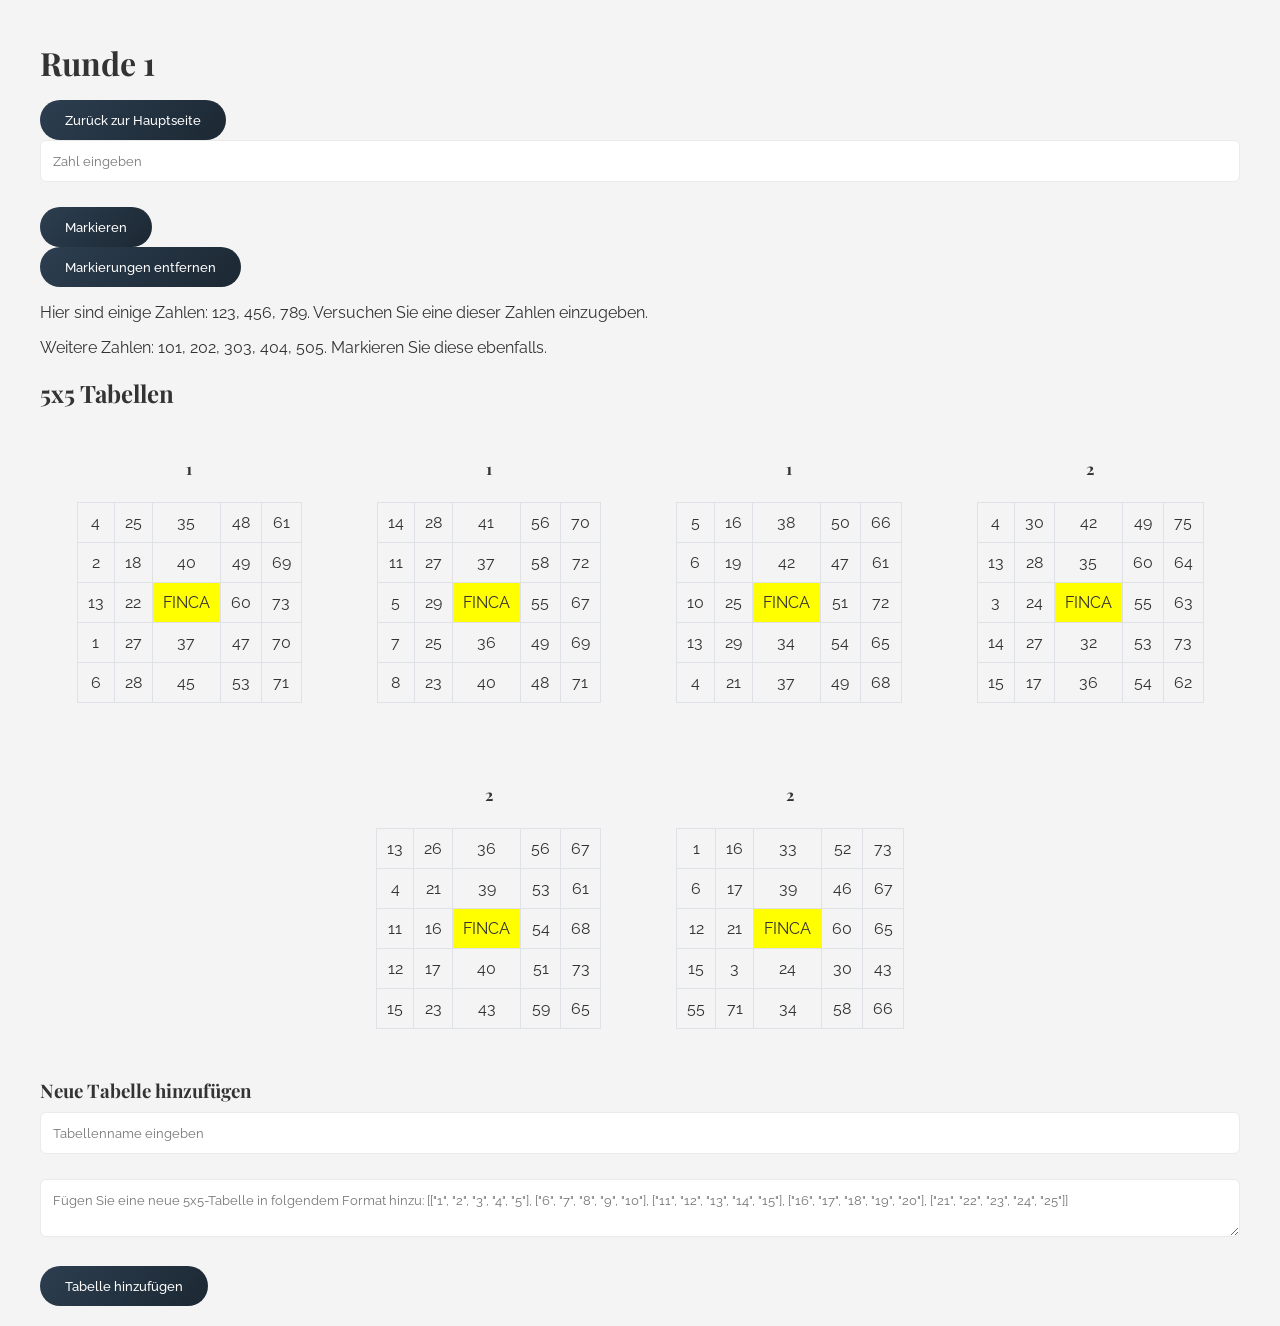
==== round1.html @ 2a6908df "Add files via upload" ====
<!DOCTYPE html>
<html lang="de">
<head>
    <meta charset="UTF-8">
    <meta name="viewport" content="width=device-width, initial-scale=1.0">
    <title>Runde 1</title>
    <link rel="stylesheet" href="styles.css">
</head>
<body>
    <div class="container mt-5">
        <h1 class="mb-4">Runde 1</h1>
        <button class="btn btn-secondary mb-4" onclick="goBack()">Zurück zur Hauptseite</button>
        <div class="input-group mb-3">
            <input type="text" id="numberInput" class="form-control" placeholder="Zahl eingeben">
            <div class="input-group-append">
                <button class="btn btn-primary" onclick="highlightNumbers()">Markieren</button>
            </div>
        </div>
        <button class="btn btn-secondary mb-4" onclick="removeHighlights()">Markierungen entfernen</button>

        <div id="content" class="mb-4">
            <p>Hier sind einige Zahlen: 123, 456, 789. Versuchen Sie eine dieser Zahlen einzugeben.</p>
            <p>Weitere Zahlen: 101, 202, 303, 404, 505. Markieren Sie diese ebenfalls.</p>
        </div>

        <h2 class="mb-4">5x5 Tabellen</h2>
    
        <div id="tablesContainer" class="d-flex flex-wrap">
            <!-- Initiale Tabellen -->

            <div class="table-container initial-table">
                <h4>1</h4>
                <table class="table table-bordered table-striped">
                    <tr>
                        <td>4</td>
                        <td>25</td>
                        <td>35</td>
                        <td>48</td>
                        <td>61</td>
                    </tr>
                    <tr>
                        <td>2</td>
                        <td>18</td>
                        <td>40</td>
                        <td>49</td>
                        <td>69</td>
                    </tr>
                    <tr>
                        <td>13</td>
                        <td>22</td>
                        <td class="highlight">FINCA</td>
                        <td>60</td>
                        <td>73</td>
                    </tr>
                    <tr>
                        <td>1</td>
                        <td>27</td>
                        <td>37</td>
                        <td>47</td>
                        <td>70</td>
                    </tr>
                    <tr>
                        <td>6</td>
                        <td>28</td>
                        <td>45</td>
                        <td>53</td>
                        <td>71</td>
                    </tr>
                </table>
            </div>
            <div class="table-container initial-table">
                <h4>1</h4>
                <table class="table table-bordered table-striped">
                    <tr>
                        <td>14</td>
                        <td>28</td>
                        <td>41</td>
                        <td>56</td>
                        <td>70</td>
                    </tr>
                    <tr>
                        <td>11</td>
                        <td>27</td>
                        <td>37</td>
                        <td>58</td>
                        <td>72</td>
                    </tr>
                    <tr>
                        <td>5</td>
                        <td>29</td>
                        <td class="highlight">FINCA</td>
                        <td>55</td>
                        <td>67</td>
                    </tr>
                    <tr>
                        <td>7</td>
                        <td>25</td>
                        <td>36</td>
                        <td>49</td>
                        <td>69</td>
                    </tr>
                    <tr>
                        <td>8</td>
                        <td>23</td>
                        <td>40</td>
                        <td>48</td>
                        <td>71</td>
                    </tr>
                </table>
            </div>
            <div class="table-container initial-table">
                <h4>1</h4>
                <table class="table table-bordered table-striped">
                    <tr>
                        <td>5</td>
                        <td>16</td>
                        <td>38</td>
                        <td>50</td>
                        <td>66</td>
                    </tr>
                    <tr>
                        <td>6</td>
                        <td>19</td>
                        <td>42</td>
                        <td>47</td>
                        <td>61</td>
                    </tr>
                    <tr>
                        <td>10</td>
                        <td>25</td>
                        <td class="highlight">FINCA</td>
                        <td>51</td>
                        <td>72</td>
                    </tr>
                    <tr>
                        <td>13</td>
                        <td>29</td>
                        <td>34</td>
                        <td>54</td>
                        <td>65</td>
                    </tr>
                    <tr>
                        <td>4</td>
                        <td>21</td>
                        <td>37</td>
                        <td>49</td>
                        <td>68</td>
                    </tr>
                </table>
            </div>
            <div class="table-container initial-table">
    <h4>2</h4>
    <table class="table table-bordered table-striped">
        <tr><td>4</td><td>30</td><td>42</td><td>49</td><td>75</td></tr>
        <tr><td>13</td><td>28</td><td>35</td><td>60</td><td>64</td></tr>
        <tr><td>3</td><td>24</td><td class="highlight">FINCA</td><td>55</td><td>63</td></tr>
        <tr><td>14</td><td>27</td><td>32</td><td>53</td><td>73</td></tr>
        <tr><td>15</td><td>17</td><td>36</td><td>54</td><td>62</td></tr>
    </table>
</div>
            <div class="table-container initial-table">
                <h4>2</h4>
                <table class="table table-bordered table-striped">
                    <tr>
                        <td>13</td>
                        <td>26</td>
                        <td>36</td>
                        <td>56</td>
                        <td>67</td>
                    </tr>
                    <tr>
                        <td>4</td>
                        <td>21</td>
                        <td>39</td>
                        <td>53</td>
                        <td>61</td>
                    </tr>
                    <tr>
                        <td>11</td>
                        <td>16</td>
                        <td class="highlight">FINCA</td>
                        <td>54</td>
                        <td>68</td>
                    </tr>
                    <tr>
                        <td>12</td>
                        <td>17</td>
                        <td>40</td>
                        <td>51</td>
                        <td>73</td>
                    </tr>
                    <tr>
                        <td>15</td>
                        <td>23</td>
                        <td>43</td>
                        <td>59</td>
                        <td>65</td>
                    </tr>
                </table>
            </div>
            <div class="table-container initial-table">
                <h4>2</h4>
                <table class="table table-bordered table-striped">
                    <tr>
                        <td>1</td>
                        <td>16</td>
                        <td>33</td>
                        <td>52</td>
                        <td>73</td>
                    </tr>
                    <tr>
                        <td>6</td>
                        <td>17</td>
                        <td>39</td>
                        <td>46</td>
                        <td>67</td>
                    </tr>
                    <tr>
                        <td>12</td>
                        <td>21</td>
                        <td class="highlight">FINCA</td>
                        <td>60</td>
                        <td>65</td>
                    </tr>
                    <tr>
                        <td>15</td>
                        <td>3</td>
                        <td>24</td>
                        <td>30</td>
                        <td>43</td>
                    </tr>
                    <tr>
                        <td>55</td>
                        <td>71</td>
                        <td>34</td>
                        <td>58</td>
                        <td>66</td>
                    </tr>
                </table>
            </div>
        </div>

        
        <h3 class="mb-3">Neue Tabelle hinzufügen</h3>
        <input type="text" id="newTableName" class="form-control mb-3" placeholder="Tabellenname eingeben">
        <textarea id="newTableData" class="form-control mb-3" placeholder='Fügen Sie eine neue 5x5-Tabelle in folgendem Format hinzu: [["1", "2", "3", "4", "5"], ["6", "7", "8", "9", "10"], ["11", "12", "13", "14", "15"], ["16", "17", "18", "19", "20"], ["21", "22", "23", "24", "25"]]'></textarea>
        <button class="btn btn-success" onclick="addNewTable()">Tabelle hinzufügen</button>
    </div>

    <script>
const roundKey = 'tables_round1'; // Change this key for each round page
const highlightsKey = 'highlights_round1'; // Key for storing highlights

document.addEventListener('DOMContentLoaded', () => {
    // Initiale Daten
  
    
    // Lade gespeicherte Tabellen oder verwende initiale Daten
    const storedData = JSON.parse(localStorage.getItem(roundKey)) || initialData;

    // Fülle die Tabelle mit den gespeicherten Daten
    storedData.forEach((tableData, index) => {
        addTableToDOM(tableData.card, tableData.name, index);
    });

    // Event-Listener für Enter-Taste hinzufügen
    document.getElementById('numberInput').addEventListener('keydown', function(event) {
        if (event.key === 'Enter') {
            highlightNumbers();
        }
    });

    // Restore highlights from local storage
    restoreHighlights();
});

function highlightNumbers() {
    // Hole die eingegebene Zahl
    const inputElement = document.getElementById('numberInput');
    const input = inputElement.value.trim();

    if (input) {
        // Finde und markiere alle Vorkommen der Zahl im Textbereich
        const content = document.getElementById('content');
        const regex = new RegExp(`\\b${input}\\b`, 'g');

        content.innerHTML = content.innerHTML.replace(regex, '<span class="highlight">$&</span>');

        // Markiere Zahlen in allen Tabellen
        const cells = document.querySelectorAll('#tablesContainer td');
        cells.forEach(cell => {
            if (cell.textContent === input) {
                cell.classList.add('highlight');
            }
        });

        // Speichere hervorgehobene Zahlen
        saveHighlightedNumber(input);

        // Leere das Eingabefeld
        inputElement.value = '';
    }
}

function removeHighlights() {
    const content = document.getElementById('content');
    content.innerHTML = content.innerHTML.replace(/<span class="highlight">([^<]*)<\/span>/g, '$1');

    // Entferne Hervorhebungen aus allen Tabellen
    const cells = document.querySelectorAll('#tablesContainer td');
    cells.forEach(cell => {
        cell.classList.remove('highlight');
    });

    // Leere hervorgehobene Zahlen aus dem lokalen Speicher
    localStorage.removeItem(highlightsKey);
}

function addNewTable() {
    const newTableName = document.getElementById('newTableName').value.trim();
    const newTableData = document.getElementById('newTableData').value.trim();
    
    if (newTableName && newTableData) {
        try {
            let tableArray;
            if (newTableData.startsWith('[')) {
                // Parse as JSON
                tableArray = JSON.parse(newTableData);
            } else {
                // Parse as space-separated values
                tableArray = newTableData.split('\n').map(row => row.trim().split(/\s+/));
            }

            if (tableArray.length === 5 && tableArray.every(row => row.length === 5)) {
                const storedData = JSON.parse(localStorage.getItem(roundKey)) || [];
                storedData.push({ card: tableArray, round_number: storedData.length + 1, page_number: 1, name: newTableName });
                localStorage.setItem(roundKey, JSON.stringify(storedData));
                addTableToDOM(tableArray, newTableName, storedData.length - 1);
                document.getElementById('newTableName').value = '';
                document.getElementById('newTableData').value = '';
            } else {
                alert('Die Tabelle muss 5x5 sein.');
            }
        } catch (e) {
            alert('Ungültiges Format. Bitte geben Sie eine gültige 5x5-Tabelle im JSON-Format oder als Leerzeichen-getrennte Werte ein.');
        }
    } else {
        alert('Bitte geben Sie einen Tabellennamen und Daten ein.');
    }
}

function addTableToDOM(tableData, tableName, index) {
    const tablesContainer = document.getElementById('tablesContainer');
    const tableContainer = document.createElement('div');
    tableContainer.classList.add('table-container');
    tableContainer.id = `table-container-${index}`;

    if (tableName) {
        const tableNameElement = document.createElement('h4');
        tableNameElement.textContent = tableName;
        tableContainer.appendChild(tableNameElement);
    }

    const table = document.createElement('table');
    table.id = `table-${index}`;
    table.classList.add('table', 'table-bordered', 'table-striped');
    
    tableData.forEach((row, rowIndex) => {
        let tr = document.createElement('tr');
        row.forEach((cell, colIndex) => {
            let td = document.createElement('td');
            td.textContent = cell;
            if (rowIndex === 2 && colIndex === 2) { // Middle cell
                td.classList.add('highlight');
            }
            tr.appendChild(td);
        });
        table.appendChild(tr);
    });

    const deleteButton = document.createElement('button');
    deleteButton.textContent = 'Löschen';
    deleteButton.classList.add('btn', 'btn-danger', 'delete-btn');
    deleteButton.onclick = () => {
        deleteTable(index);
    };

    tableContainer.appendChild(table);
    tableContainer.appendChild(deleteButton);
    tablesContainer.appendChild(tableContainer);
}

function deleteTable(index) {
    // Entferne die Tabelle aus dem DOM
    const tableContainer = document.getElementById(`table-container-${index}`);
    if (tableContainer) {
        tableContainer.remove();
    }

    // Aktualisiere die gespeicherten Daten
    let storedData = JSON.parse(localStorage.getItem(roundKey));
    storedData.splice(index, 1);
    localStorage.setItem(roundKey, JSON.stringify(storedData));

  // Entferne alle dynamisch hinzugefügten Tabellen aus dem DOM
    const tablesContainer = document.getElementById('tablesContainer');
    tablesContainer.querySelectorAll('.table-container:not(.initial-table)').forEach(node => node.remove());

    // Füge alle verbleibenden Tabellen wieder zum DOM hinzu
    storedData.forEach((tableData, newIndex) => {
        addTableToDOM(tableData.card, tableData.name, newIndex);
    });
}

function saveHighlightedNumber(number) {
    let highlightedNumbers = JSON.parse(localStorage.getItem(highlightsKey)) || [];
    if (!highlightedNumbers.includes(number)) {
        highlightedNumbers.push(number);
        localStorage.setItem(highlightsKey, JSON.stringify(highlightedNumbers));
    }
}

function restoreHighlights() {
    const highlightedNumbers = JSON.parse(localStorage.getItem(highlightsKey)) || [];
    highlightedNumbers.forEach(number => {
        const regex = new RegExp(`\\b${number}\\b`, 'g');

        // Finde und markiere alle Vorkommen der Zahl im Textbereich
        const content = document.getElementById('content');
        content.innerHTML = content.innerHTML.replace(regex, '<span class="highlight">$&</span>');

        // Markiere Zahlen in allen Tabellen
        const cells = document.querySelectorAll('#tablesContainer td');
        cells.forEach(cell => {
            if (cell.textContent === number) {
                cell.classList.add('highlight');
            }
        });
    });

    // Markiere mittlere Zelle in jeder Tabelle
    const tables = document.querySelectorAll('table');
    tables.forEach(table => {
        const middleCell = table.rows[2].cells[2];
        middleCell.classList.add('highlight');
    });
}

function goBack() {
    window.location.href = 'index.html';
}


    </script>
</body>
</html>
---- styles.css ----
@import url('https://fonts.googleapis.com/css2?family=Playfair+Display:wght@700&family=Raleway:wght@400;500&display=swap');

body {
    font-family: 'Raleway', sans-serif;
    background-color: #f4f4f4; /* Slightly more elegant light background color */
    color: #333; /* Dark, rich text color */
    margin: 0;
    padding: 0;
}
h1, h2, h3, h4, h5, h6 {
    font-family: 'Playfair Display', serif;
    color: #333; /* Richer dark color for headings */
    margin-bottom: 0.5em;
}
.container {
    max-width: 1200px;
    margin: auto;
    padding: 20px;
}
button, .button {
    font-family: 'Raleway', sans-serif;
    font-weight: 500;
    background: linear-gradient(135deg, #2c3e50, #1c2833); /* Gradient for button */
    color: #fff;
    border: none;
    padding: 12px 25px;
    border-radius: 30px; /* More rounded buttons */
    cursor: pointer;
    transition: background-color 0.3s ease, transform 0.3s ease;
}
button:hover, .button:hover {
    background: linear-gradient(135deg, #34495e, #2c3e50); /* Slightly lighter gradient on hover */
    transform: translateY(-2px); /* Slight lift effect */
}
a {
    color: #2c3e50;
    text-decoration: none;
    transition: color 0.3s ease;
}
a:hover {
    color: #e74c3c; /* Rich, luxurious accent color */
}
.card {
    background-color: #fff;
    border: 1px solid #eaeaea;
    border-radius: 12px; /* More rounded corners */
    padding: 25px;
    box-shadow: 0 6px 12px rgba(0, 0, 0, 0.1); /* Deeper shadow for a more premium feel */
    margin-bottom: 25px;
}
.navbar {
    background-color: #2c3e50;
    padding: 15px;
    box-shadow: 0 4px 8px rgba(0, 0, 0, 0.1); /* Subtle shadow for navbar */
}
.navbar a {
    color: #fff;
    margin: 0 20px;
    font-weight: 500;
    transition: color 0.3s ease;
}
.navbar a:hover {
    color: #e74c3c;
}
table {
    border-collapse: collapse;
    margin: 15px;
    width: auto; /* Adjusted to auto for better spacing */
}
table, th, td {
    border: 1px solid #dee2e6;
    padding: 10px; /* More padding for better spacing */
    text-align: center;
}
input, textarea {
    font-family: 'Raleway', sans-serif;
    border: 1px solid #eaeaea;
    border-radius: 6px; /* Slightly more rounded corners */
    padding: 12px;
    width: 100%;
    box-sizing: border-box;
    margin-bottom: 25px;
    transition: border-color 0.3s ease;
}
input:focus, textarea:focus {
    border-color: #2c3e50; /* Border color on focus for elegance */
    outline: none;
}
.table-container {
    display: flex;
    flex-direction: column;
    align-items: center;
    margin: 15px;
}
#tablesContainer {
    display: flex;
    flex-wrap: wrap;
    justify-content: center;
    gap: 15px; /* Adding gap for better spacing */
}
.delete-btn {
    margin-top: 10px;
    padding: 8px 15px; /* Larger padding for delete button */
    background-color: #e74c3c; /* Red background for delete button */
    color: #fff;
    border: none;
    border-radius: 5px;
    cursor: pointer;
    transition: background-color 0.3s ease;
}
.delete-btn:hover {
    background-color: #c0392b; /* Darker red on hover */
}
.highlight {
    background-color: yellow;
}
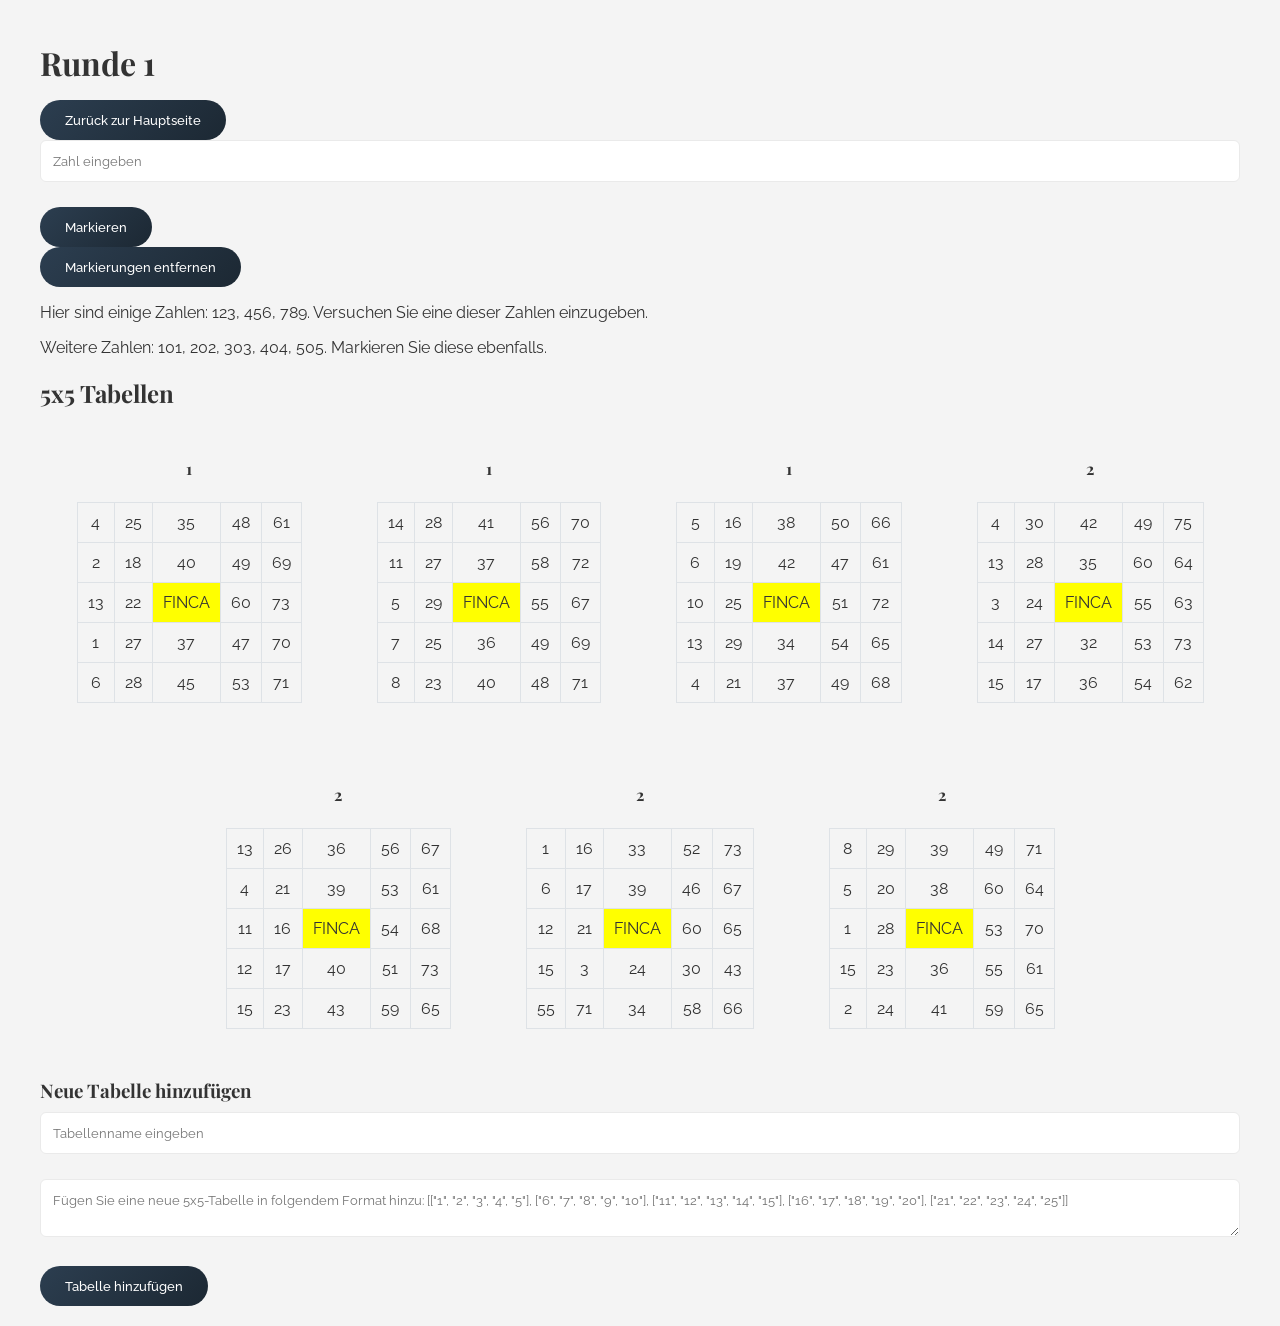
==== commit c0dd4fb7: "Update round1.html" ====
--- a/round1.html
+++ b/round1.html
@@ -238,6 +238,46 @@
                     </tr>
                 </table>
             </div>
+            <div class="table-container initial-table">
+    <h4>2</h4>
+    <table class="table table-bordered table-striped">
+        <tr>
+            <td>8</td>
+            <td>29</td>
+            <td>39</td>
+            <td>49</td>
+            <td>71</td>
+        </tr>
+        <tr>
+            <td>5</td>
+            <td>20</td>
+            <td>38</td>
+            <td>60</td>
+            <td>64</td>
+        </tr>
+        <tr>
+            <td>1</td>
+            <td>28</td>
+            <td class="highlight">FINCA</td>
+            <td>53</td>
+            <td>70</td>
+        </tr>
+        <tr>
+            <td>15</td>
+            <td>23</td>
+            <td>36</td>
+            <td>55</td>
+            <td>61</td>
+        </tr>
+        <tr>
+            <td>2</td>
+            <td>24</td>
+            <td>41</td>
+            <td>59</td>
+            <td>65</td>
+        </tr>
+    </table>
+</div>
         </div>
 
         
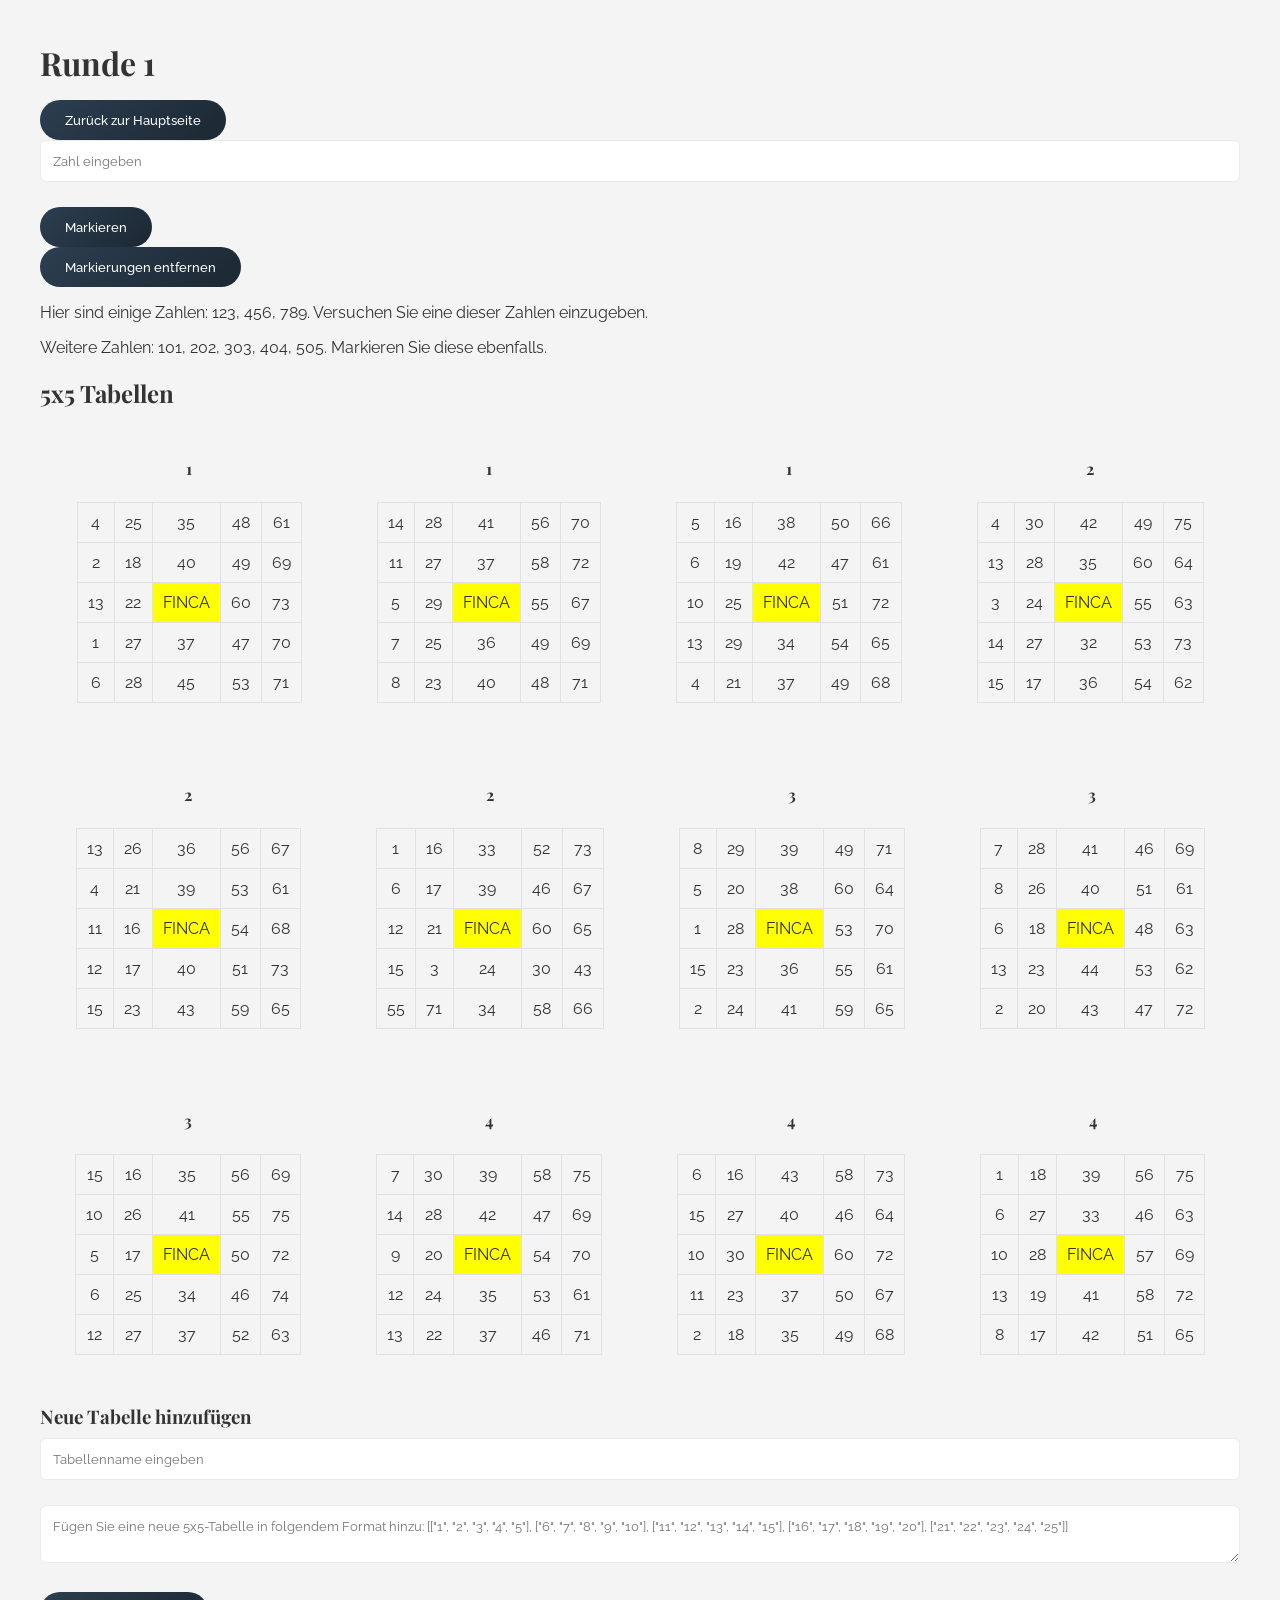
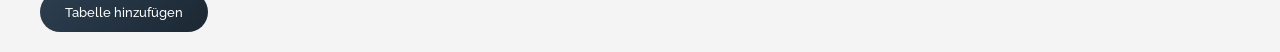
==== commit b24e7789: "Update round1.html" ====
--- a/round1.html
+++ b/round1.html
@@ -1,11 +1,13 @@
 <!DOCTYPE html>
 <html lang="de">
+
 <head>
     <meta charset="UTF-8">
     <meta name="viewport" content="width=device-width, initial-scale=1.0">
     <title>Runde 1</title>
     <link rel="stylesheet" href="styles.css">
 </head>
+
 <body>
     <div class="container mt-5">
         <h1 class="mb-4">Runde 1</h1>
@@ -24,7 +26,7 @@
         </div>
 
         <h2 class="mb-4">5x5 Tabellen</h2>
-    
+
         <div id="tablesContainer" class="d-flex flex-wrap">
             <!-- Initiale Tabellen -->
 
@@ -149,15 +151,45 @@
                 </table>
             </div>
             <div class="table-container initial-table">
-    <h4>2</h4>
-    <table class="table table-bordered table-striped">
-        <tr><td>4</td><td>30</td><td>42</td><td>49</td><td>75</td></tr>
-        <tr><td>13</td><td>28</td><td>35</td><td>60</td><td>64</td></tr>
-        <tr><td>3</td><td>24</td><td class="highlight">FINCA</td><td>55</td><td>63</td></tr>
-        <tr><td>14</td><td>27</td><td>32</td><td>53</td><td>73</td></tr>
-        <tr><td>15</td><td>17</td><td>36</td><td>54</td><td>62</td></tr>
-    </table>
-</div>
+                <h4>2</h4>
+                <table class="table table-bordered table-striped">
+                    <tr>
+                        <td>4</td>
+                        <td>30</td>
+                        <td>42</td>
+                        <td>49</td>
+                        <td>75</td>
+                    </tr>
+                    <tr>
+                        <td>13</td>
+                        <td>28</td>
+                        <td>35</td>
+                        <td>60</td>
+                        <td>64</td>
+                    </tr>
+                    <tr>
+                        <td>3</td>
+                        <td>24</td>
+                        <td class="highlight">FINCA</td>
+                        <td>55</td>
+                        <td>63</td>
+                    </tr>
+                    <tr>
+                        <td>14</td>
+                        <td>27</td>
+                        <td>32</td>
+                        <td>53</td>
+                        <td>73</td>
+                    </tr>
+                    <tr>
+                        <td>15</td>
+                        <td>17</td>
+                        <td>36</td>
+                        <td>54</td>
+                        <td>62</td>
+                    </tr>
+                </table>
+            </div>
             <div class="table-container initial-table">
                 <h4>2</h4>
                 <table class="table table-bordered table-striped">
@@ -239,48 +271,256 @@
                 </table>
             </div>
             <div class="table-container initial-table">
-    <h4>2</h4>
+                <h4>3</h4>
+                <table class="table table-bordered table-striped">
+                    <tr>
+                        <td>8</td>
+                        <td>29</td>
+                        <td>39</td>
+                        <td>49</td>
+                        <td>71</td>
+                    </tr>
+                    <tr>
+                        <td>5</td>
+                        <td>20</td>
+                        <td>38</td>
+                        <td>60</td>
+                        <td>64</td>
+                    </tr>
+                    <tr>
+                        <td>1</td>
+                        <td>28</td>
+                        <td class="highlight">FINCA</td>
+                        <td>53</td>
+                        <td>70</td>
+                    </tr>
+                    <tr>
+                        <td>15</td>
+                        <td>23</td>
+                        <td>36</td>
+                        <td>55</td>
+                        <td>61</td>
+                    </tr>
+                    <tr>
+                        <td>2</td>
+                        <td>24</td>
+                        <td>41</td>
+                        <td>59</td>
+                        <td>65</td>
+                    </tr>
+                </table>
+            </div>
+            <div class="table-container initial-table">
+    <h4>3</h4>
     <table class="table table-bordered table-striped">
         <tr>
+            <td>7</td>
+            <td>28</td>
+            <td>41</td>
+            <td>46</td>
+            <td>69</td>
+        </tr>
+        <tr>
             <td>8</td>
-            <td>29</td>
+            <td>26</td>
+            <td>40</td>
+            <td>51</td>
+            <td>61</td>
+        </tr>
+        <tr>
+            <td>6</td>
+            <td>18</td>
+            <td class="highlight">FINCA</td>
+            <td>48</td>
+            <td>63</td>
+        </tr>
+        <tr>
+            <td>13</td>
+            <td>23</td>
+            <td>44</td>
+            <td>53</td>
+            <td>62</td>
+        </tr>
+        <tr>
+            <td>2</td>
+            <td>20</td>
+            <td>43</td>
+            <td>47</td>
+            <td>72</td>
+        </tr>
+    </table>
+</div>
+            <div class="table-container initial-table">
+    <h4>3</h4>
+    <table class="table table-bordered table-striped">
+        <tr>
+            <td>15</td>
+            <td>16</td>
+            <td>35</td>
+            <td>56</td>
+            <td>69</td>
+        </tr>
+        <tr>
+            <td>10</td>
+            <td>26</td>
+            <td>41</td>
+            <td>55</td>
+            <td>75</td>
+        </tr>
+        <tr>
+            <td>5</td>
+            <td>17</td>
+            <td class="highlight">FINCA</td>
+            <td>50</td>
+            <td>72</td>
+        </tr>
+        <tr>
+            <td>6</td>
+            <td>25</td>
+            <td>34</td>
+            <td>46</td>
+            <td>74</td>
+        </tr>
+        <tr>
+            <td>12</td>
+            <td>27</td>
+            <td>37</td>
+            <td>52</td>
+            <td>63</td>
+        </tr>
+    </table>
+</div>
+<div class="table-container initial-table">
+    <h4>4</h4>
+    <table class="table table-bordered table-striped">
+        <tr>
+            <td>7</td>
+            <td>30</td>
             <td>39</td>
+            <td>58</td>
+            <td>75</td>
+        </tr>
+        <tr>
+            <td>14</td>
+            <td>28</td>
+            <td>42</td>
+            <td>47</td>
+            <td>69</td>
+        </tr>
+        <tr>
+            <td>9</td>
+            <td>20</td>
+            <td class="highlight">FINCA</td>
+            <td>54</td>
+            <td>70</td>
+        </tr>
+        <tr>
+            <td>12</td>
+            <td>24</td>
+            <td>35</td>
+            <td>53</td>
+            <td>61</td>
+        </tr>
+        <tr>
+            <td>13</td>
+            <td>22</td>
+            <td>37</td>
+            <td>46</td>
+            <td>71</td>
+        </tr>
+    </table>
+</div>
+
+            <div class="table-container initial-table">
+    <h4>4</h4>
+    <table class="table table-bordered table-striped">
+        <tr>
+            <td>6</td>
+            <td>16</td>
+            <td>43</td>
+            <td>58</td>
+            <td>73</td>
+        </tr>
+        <tr>
+            <td>15</td>
+            <td>27</td>
+            <td>40</td>
+            <td>46</td>
+            <td>64</td>
+        </tr>
+        <tr>
+            <td>10</td>
+            <td>30</td>
+            <td class="highlight">FINCA</td>
+            <td>60</td>
+            <td>72</td>
+        </tr>
+        <tr>
+            <td>11</td>
+            <td>23</td>
+            <td>37</td>
+            <td>50</td>
+            <td>67</td>
+        </tr>
+        <tr>
+            <td>2</td>
+            <td>18</td>
+            <td>35</td>
             <td>49</td>
-            <td>71</td>
-        </tr>
-        <tr>
-            <td>5</td>
-            <td>20</td>
-            <td>38</td>
-            <td>60</td>
-            <td>64</td>
-        </tr>
+            <td>68</td>
+        </tr>
+    </table>
+</div>
+
+            <div class="table-container initial-table">
+    <h4>4</h4>
+    <table class="table table-bordered table-striped">
         <tr>
             <td>1</td>
+            <td>18</td>
+            <td>39</td>
+            <td>56</td>
+            <td>75</td>
+        </tr>
+        <tr>
+            <td>6</td>
+            <td>27</td>
+            <td>33</td>
+            <td>46</td>
+            <td>63</td>
+        </tr>
+        <tr>
+            <td>10</td>
             <td>28</td>
             <td class="highlight">FINCA</td>
-            <td>53</td>
-            <td>70</td>
-        </tr>
-        <tr>
-            <td>15</td>
-            <td>23</td>
-            <td>36</td>
-            <td>55</td>
-            <td>61</td>
-        </tr>
-        <tr>
-            <td>2</td>
-            <td>24</td>
+            <td>57</td>
+            <td>69</td>
+        </tr>
+        <tr>
+            <td>13</td>
+            <td>19</td>
             <td>41</td>
-            <td>59</td>
+            <td>58</td>
+            <td>72</td>
+        </tr>
+        <tr>
+            <td>8</td>
+            <td>17</td>
+            <td>42</td>
+            <td>51</td>
             <td>65</td>
         </tr>
     </table>
 </div>
+
+
+
+
+
+
         </div>
 
-        
+
         <h3 class="mb-3">Neue Tabelle hinzufügen</h3>
         <input type="text" id="newTableName" class="form-control mb-3" placeholder="Tabellenname eingeben">
         <textarea id="newTableData" class="form-control mb-3" placeholder='Fügen Sie eine neue 5x5-Tabelle in folgendem Format hinzu: [["1", "2", "3", "4", "5"], ["6", "7", "8", "9", "10"], ["11", "12", "13", "14", "15"], ["16", "17", "18", "19", "20"], ["21", "22", "23", "24", "25"]]'></textarea>
@@ -288,209 +528,214 @@
     </div>
 
     <script>
-const roundKey = 'tables_round1'; // Change this key for each round page
-const highlightsKey = 'highlights_round1'; // Key for storing highlights
-
-document.addEventListener('DOMContentLoaded', () => {
-    // Initiale Daten
-  
-    
-    // Lade gespeicherte Tabellen oder verwende initiale Daten
-    const storedData = JSON.parse(localStorage.getItem(roundKey)) || initialData;
-
-    // Fülle die Tabelle mit den gespeicherten Daten
-    storedData.forEach((tableData, index) => {
-        addTableToDOM(tableData.card, tableData.name, index);
-    });
-
-    // Event-Listener für Enter-Taste hinzufügen
-    document.getElementById('numberInput').addEventListener('keydown', function(event) {
-        if (event.key === 'Enter') {
-            highlightNumbers();
+        const roundKey = 'tables_round1'; // Change this key for each round page
+        const highlightsKey = 'highlights_round1'; // Key for storing highlights
+
+        document.addEventListener('DOMContentLoaded', () => {
+            // Initiale Daten
+
+
+            // Lade gespeicherte Tabellen oder verwende initiale Daten
+            const storedData = JSON.parse(localStorage.getItem(roundKey)) || initialData;
+
+            // Fülle die Tabelle mit den gespeicherten Daten
+            storedData.forEach((tableData, index) => {
+                addTableToDOM(tableData.card, tableData.name, index);
+            });
+
+            // Event-Listener für Enter-Taste hinzufügen
+            document.getElementById('numberInput').addEventListener('keydown', function(event) {
+                if (event.key === 'Enter') {
+                    highlightNumbers();
+                }
+            });
+
+            // Restore highlights from local storage
+            restoreHighlights();
+        });
+
+        function highlightNumbers() {
+            // Hole die eingegebene Zahl
+            const inputElement = document.getElementById('numberInput');
+            const input = inputElement.value.trim();
+
+            if (input) {
+                // Finde und markiere alle Vorkommen der Zahl im Textbereich
+                const content = document.getElementById('content');
+                const regex = new RegExp(`\\b${input}\\b`, 'g');
+
+                content.innerHTML = content.innerHTML.replace(regex, '<span class="highlight">$&</span>');
+
+                // Markiere Zahlen in allen Tabellen
+                const cells = document.querySelectorAll('#tablesContainer td');
+                cells.forEach(cell => {
+                    if (cell.textContent === input) {
+                        cell.classList.add('highlight');
+                    }
+                });
+
+                // Speichere hervorgehobene Zahlen
+                saveHighlightedNumber(input);
+
+                // Leere das Eingabefeld
+                inputElement.value = '';
+            }
         }
-    });
-
-    // Restore highlights from local storage
-    restoreHighlights();
-});
-
-function highlightNumbers() {
-    // Hole die eingegebene Zahl
-    const inputElement = document.getElementById('numberInput');
-    const input = inputElement.value.trim();
-
-    if (input) {
-        // Finde und markiere alle Vorkommen der Zahl im Textbereich
-        const content = document.getElementById('content');
-        const regex = new RegExp(`\\b${input}\\b`, 'g');
-
-        content.innerHTML = content.innerHTML.replace(regex, '<span class="highlight">$&</span>');
-
-        // Markiere Zahlen in allen Tabellen
-        const cells = document.querySelectorAll('#tablesContainer td');
-        cells.forEach(cell => {
-            if (cell.textContent === input) {
-                cell.classList.add('highlight');
+
+        function removeHighlights() {
+            const content = document.getElementById('content');
+            content.innerHTML = content.innerHTML.replace(/<span class="highlight">([^<]*)<\/span>/g, '$1');
+
+            // Entferne Hervorhebungen aus allen Tabellen
+            const cells = document.querySelectorAll('#tablesContainer td');
+            cells.forEach(cell => {
+                cell.classList.remove('highlight');
+            });
+
+            // Leere hervorgehobene Zahlen aus dem lokalen Speicher
+            localStorage.removeItem(highlightsKey);
+        }
+
+        function addNewTable() {
+            const newTableName = document.getElementById('newTableName').value.trim();
+            const newTableData = document.getElementById('newTableData').value.trim();
+
+            if (newTableName && newTableData) {
+                try {
+                    let tableArray;
+                    if (newTableData.startsWith('[')) {
+                        // Parse as JSON
+                        tableArray = JSON.parse(newTableData);
+                    } else {
+                        // Parse as space-separated values
+                        tableArray = newTableData.split('\n').map(row => row.trim().split(/\s+/));
+                    }
+
+                    if (tableArray.length === 5 && tableArray.every(row => row.length === 5)) {
+                        const storedData = JSON.parse(localStorage.getItem(roundKey)) || [];
+                        storedData.push({
+                            card: tableArray,
+                            round_number: storedData.length + 1,
+                            page_number: 1,
+                            name: newTableName
+                        });
+                        localStorage.setItem(roundKey, JSON.stringify(storedData));
+                        addTableToDOM(tableArray, newTableName, storedData.length - 1);
+                        document.getElementById('newTableName').value = '';
+                        document.getElementById('newTableData').value = '';
+                    } else {
+                        alert('Die Tabelle muss 5x5 sein.');
+                    }
+                } catch (e) {
+                    alert('Ungültiges Format. Bitte geben Sie eine gültige 5x5-Tabelle im JSON-Format oder als Leerzeichen-getrennte Werte ein.');
+                }
+            } else {
+                alert('Bitte geben Sie einen Tabellennamen und Daten ein.');
             }
-        });
-
-        // Speichere hervorgehobene Zahlen
-        saveHighlightedNumber(input);
-
-        // Leere das Eingabefeld
-        inputElement.value = '';
-    }
-}
-
-function removeHighlights() {
-    const content = document.getElementById('content');
-    content.innerHTML = content.innerHTML.replace(/<span class="highlight">([^<]*)<\/span>/g, '$1');
-
-    // Entferne Hervorhebungen aus allen Tabellen
-    const cells = document.querySelectorAll('#tablesContainer td');
-    cells.forEach(cell => {
-        cell.classList.remove('highlight');
-    });
-
-    // Leere hervorgehobene Zahlen aus dem lokalen Speicher
-    localStorage.removeItem(highlightsKey);
-}
-
-function addNewTable() {
-    const newTableName = document.getElementById('newTableName').value.trim();
-    const newTableData = document.getElementById('newTableData').value.trim();
-    
-    if (newTableName && newTableData) {
-        try {
-            let tableArray;
-            if (newTableData.startsWith('[')) {
-                // Parse as JSON
-                tableArray = JSON.parse(newTableData);
-            } else {
-                // Parse as space-separated values
-                tableArray = newTableData.split('\n').map(row => row.trim().split(/\s+/));
+        }
+
+        function addTableToDOM(tableData, tableName, index) {
+            const tablesContainer = document.getElementById('tablesContainer');
+            const tableContainer = document.createElement('div');
+            tableContainer.classList.add('table-container');
+            tableContainer.id = `table-container-${index}`;
+
+            if (tableName) {
+                const tableNameElement = document.createElement('h4');
+                tableNameElement.textContent = tableName;
+                tableContainer.appendChild(tableNameElement);
             }
 
-            if (tableArray.length === 5 && tableArray.every(row => row.length === 5)) {
-                const storedData = JSON.parse(localStorage.getItem(roundKey)) || [];
-                storedData.push({ card: tableArray, round_number: storedData.length + 1, page_number: 1, name: newTableName });
-                localStorage.setItem(roundKey, JSON.stringify(storedData));
-                addTableToDOM(tableArray, newTableName, storedData.length - 1);
-                document.getElementById('newTableName').value = '';
-                document.getElementById('newTableData').value = '';
-            } else {
-                alert('Die Tabelle muss 5x5 sein.');
+            const table = document.createElement('table');
+            table.id = `table-${index}`;
+            table.classList.add('table', 'table-bordered', 'table-striped');
+
+            tableData.forEach((row, rowIndex) => {
+                let tr = document.createElement('tr');
+                row.forEach((cell, colIndex) => {
+                    let td = document.createElement('td');
+                    td.textContent = cell;
+                    if (rowIndex === 2 && colIndex === 2) { // Middle cell
+                        td.classList.add('highlight');
+                    }
+                    tr.appendChild(td);
+                });
+                table.appendChild(tr);
+            });
+
+            const deleteButton = document.createElement('button');
+            deleteButton.textContent = 'Löschen';
+            deleteButton.classList.add('btn', 'btn-danger', 'delete-btn');
+            deleteButton.onclick = () => {
+                deleteTable(index);
+            };
+
+            tableContainer.appendChild(table);
+            tableContainer.appendChild(deleteButton);
+            tablesContainer.appendChild(tableContainer);
+        }
+
+        function deleteTable(index) {
+            // Entferne die Tabelle aus dem DOM
+            const tableContainer = document.getElementById(`table-container-${index}`);
+            if (tableContainer) {
+                tableContainer.remove();
             }
-        } catch (e) {
-            alert('Ungültiges Format. Bitte geben Sie eine gültige 5x5-Tabelle im JSON-Format oder als Leerzeichen-getrennte Werte ein.');
+
+            // Aktualisiere die gespeicherten Daten
+            let storedData = JSON.parse(localStorage.getItem(roundKey));
+            storedData.splice(index, 1);
+            localStorage.setItem(roundKey, JSON.stringify(storedData));
+
+            // Entferne alle dynamisch hinzugefügten Tabellen aus dem DOM
+            const tablesContainer = document.getElementById('tablesContainer');
+            tablesContainer.querySelectorAll('.table-container:not(.initial-table)').forEach(node => node.remove());
+
+            // Füge alle verbleibenden Tabellen wieder zum DOM hinzu
+            storedData.forEach((tableData, newIndex) => {
+                addTableToDOM(tableData.card, tableData.name, newIndex);
+            });
         }
-    } else {
-        alert('Bitte geben Sie einen Tabellennamen und Daten ein.');
-    }
-}
-
-function addTableToDOM(tableData, tableName, index) {
-    const tablesContainer = document.getElementById('tablesContainer');
-    const tableContainer = document.createElement('div');
-    tableContainer.classList.add('table-container');
-    tableContainer.id = `table-container-${index}`;
-
-    if (tableName) {
-        const tableNameElement = document.createElement('h4');
-        tableNameElement.textContent = tableName;
-        tableContainer.appendChild(tableNameElement);
-    }
-
-    const table = document.createElement('table');
-    table.id = `table-${index}`;
-    table.classList.add('table', 'table-bordered', 'table-striped');
-    
-    tableData.forEach((row, rowIndex) => {
-        let tr = document.createElement('tr');
-        row.forEach((cell, colIndex) => {
-            let td = document.createElement('td');
-            td.textContent = cell;
-            if (rowIndex === 2 && colIndex === 2) { // Middle cell
-                td.classList.add('highlight');
+
+        function saveHighlightedNumber(number) {
+            let highlightedNumbers = JSON.parse(localStorage.getItem(highlightsKey)) || [];
+            if (!highlightedNumbers.includes(number)) {
+                highlightedNumbers.push(number);
+                localStorage.setItem(highlightsKey, JSON.stringify(highlightedNumbers));
             }
-            tr.appendChild(td);
-        });
-        table.appendChild(tr);
-    });
-
-    const deleteButton = document.createElement('button');
-    deleteButton.textContent = 'Löschen';
-    deleteButton.classList.add('btn', 'btn-danger', 'delete-btn');
-    deleteButton.onclick = () => {
-        deleteTable(index);
-    };
-
-    tableContainer.appendChild(table);
-    tableContainer.appendChild(deleteButton);
-    tablesContainer.appendChild(tableContainer);
-}
-
-function deleteTable(index) {
-    // Entferne die Tabelle aus dem DOM
-    const tableContainer = document.getElementById(`table-container-${index}`);
-    if (tableContainer) {
-        tableContainer.remove();
-    }
-
-    // Aktualisiere die gespeicherten Daten
-    let storedData = JSON.parse(localStorage.getItem(roundKey));
-    storedData.splice(index, 1);
-    localStorage.setItem(roundKey, JSON.stringify(storedData));
-
-  // Entferne alle dynamisch hinzugefügten Tabellen aus dem DOM
-    const tablesContainer = document.getElementById('tablesContainer');
-    tablesContainer.querySelectorAll('.table-container:not(.initial-table)').forEach(node => node.remove());
-
-    // Füge alle verbleibenden Tabellen wieder zum DOM hinzu
-    storedData.forEach((tableData, newIndex) => {
-        addTableToDOM(tableData.card, tableData.name, newIndex);
-    });
-}
-
-function saveHighlightedNumber(number) {
-    let highlightedNumbers = JSON.parse(localStorage.getItem(highlightsKey)) || [];
-    if (!highlightedNumbers.includes(number)) {
-        highlightedNumbers.push(number);
-        localStorage.setItem(highlightsKey, JSON.stringify(highlightedNumbers));
-    }
-}
-
-function restoreHighlights() {
-    const highlightedNumbers = JSON.parse(localStorage.getItem(highlightsKey)) || [];
-    highlightedNumbers.forEach(number => {
-        const regex = new RegExp(`\\b${number}\\b`, 'g');
-
-        // Finde und markiere alle Vorkommen der Zahl im Textbereich
-        const content = document.getElementById('content');
-        content.innerHTML = content.innerHTML.replace(regex, '<span class="highlight">$&</span>');
-
-        // Markiere Zahlen in allen Tabellen
-        const cells = document.querySelectorAll('#tablesContainer td');
-        cells.forEach(cell => {
-            if (cell.textContent === number) {
-                cell.classList.add('highlight');
-            }
-        });
-    });
-
-    // Markiere mittlere Zelle in jeder Tabelle
-    const tables = document.querySelectorAll('table');
-    tables.forEach(table => {
-        const middleCell = table.rows[2].cells[2];
-        middleCell.classList.add('highlight');
-    });
-}
-
-function goBack() {
-    window.location.href = 'index.html';
-}
-
+        }
+
+        function restoreHighlights() {
+            const highlightedNumbers = JSON.parse(localStorage.getItem(highlightsKey)) || [];
+            highlightedNumbers.forEach(number => {
+                const regex = new RegExp(`\\b${number}\\b`, 'g');
+
+                // Finde und markiere alle Vorkommen der Zahl im Textbereich
+                const content = document.getElementById('content');
+                content.innerHTML = content.innerHTML.replace(regex, '<span class="highlight">$&</span>');
+
+                // Markiere Zahlen in allen Tabellen
+                const cells = document.querySelectorAll('#tablesContainer td');
+                cells.forEach(cell => {
+                    if (cell.textContent === number) {
+                        cell.classList.add('highlight');
+                    }
+                });
+            });
+
+            // Markiere mittlere Zelle in jeder Tabelle
+            const tables = document.querySelectorAll('table');
+            tables.forEach(table => {
+                const middleCell = table.rows[2].cells[2];
+                middleCell.classList.add('highlight');
+            });
+        }
+
+        function goBack() {
+            window.location.href = 'index.html';
+        }
 
     </script>
 </body>
+
 </html>
